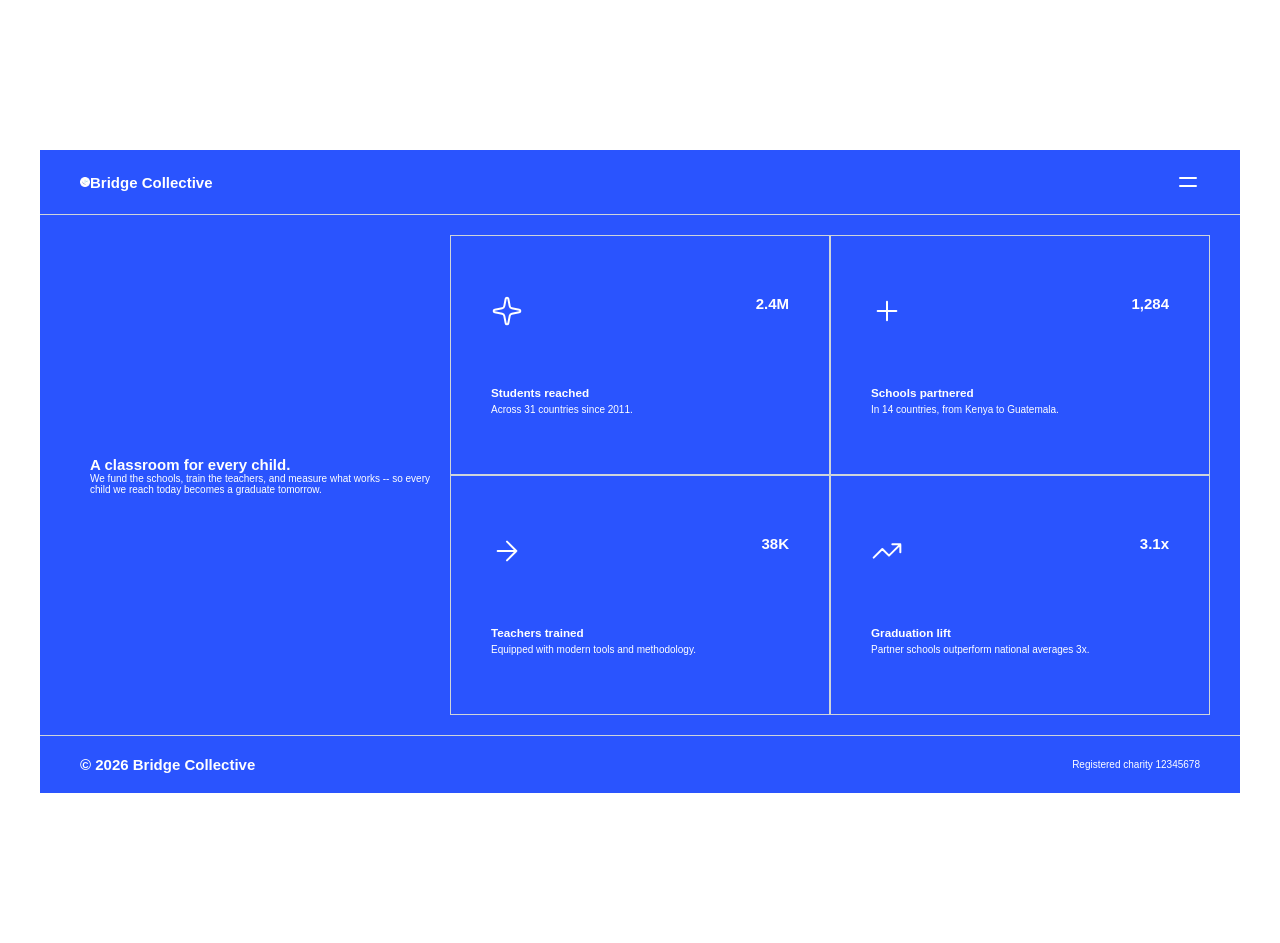
==== FrontendMentor/grid-landing-page-main/index.html @ 7b1d7b8b "added grid-landing-page" ====
<!DOCTYPE html>
<html lang="en">

<head>
    <meta charset="UTF-8">
    <meta name="viewport" content="width=device-width, initial-scale=1.0">
    <!-- displays site properly based on user's device -->

    <link rel="icon" type="image/png" sizes="32x32" href="./assets/images/favicon-32x32.png">

    <title>Frontend Mentor | Grid landing page</title>

    <!-- Feel free to remove these styles or customise in your own stylesheet 👍 -->
    <!-- <style>
    .attribution { font-size: 11px; text-align: center; }
   /style> -->
    <link rel="stylesheet" href="./style.css">
    <link rel="stylesheet" href="./responsive.css">
    <script async src="./App.js"></script>
</head>

<body>
    <div class="container">

        <!-- header -->
        <div class="header-container">
            <header class="header">
                <div class="header-left">
                    <img class="dot-icon" src="./assets/images/favicon-32x32.png" alt="logo">
                    <h2>Bridge Collective</h2>
                </div>
                <img id="menu-img" src="./assets/images/icon-menu.svg" alt="menu icon">
        
            </header>
            <nav hidden class="menu-items-container">
                <ul class="menu-items">
                    <li class="mb-one"><a href="">About</a></li>
                    <li class="mb-one"><a href="">Our Work</a></li>
                    <li class="mb-one"><a href="">Partners</a></li>
                    <li class="mb-one"><a href="">Annual Report</a></li>
                    <li class="mb-one"><a href="">Donate</a></li>
                </ul>
            </nav>
            
        </div>
        <!-- hero setion -->
        <section class="hero-container">
            <div class="hero-section">
                <h1>A classroom for every child.</h1>
                <p>We fund the schools, train the teachers, and measure what works -- so every child we reach today
                    becomes a graduate tomorrow.</p>
            </div>

            <div class="hero-cards">
                <div class="hero-card">
                    <div class="hero-card-header">
                        <img src="./assets/images/icon-sparkle.svg" alt="stars icon">
                        <h1>2.4M</h1>
                    </div>
                    <div>
                        <h3 class="mb-half">Students reached</h3>
                        <p>Across 31 countries since 2011.</p>
                    </div>
                </div>
                <div class="hero-card">
                    <div class="hero-card-header">
                        <img src="./assets/images/icon-plus.svg" alt="plus icon">
                        <h1>1,284</h1>
                    </div>
                    <div>
                        <h3 class="mb-half">Schools partnered</h3>
                        <p>In 14 countries, from Kenya to Guatemala.</p>
                    </div>
                </div>
                <div class="hero-card">
                    <div class="hero-card-header">
                        <img src="./assets/images/icon-arrow-right.svg" alt="arrow right icon">
                        <h1>38K</h1>
                    </div>
                    <div>
                        <h3 class="mb-half">Teachers trained</h3>
                        <p>Equipped with modern tools and methodology.</p>
                    </div>
                </div>
                <div class="hero-card">
                    <div class="hero-card-header">
                        <img src="./assets/images/icon-trending-up.svg" alt="arrow up right icon">
                        <h1>3.1x</h1>
                    </div>
                    <div>
                        <h3 class="mb-half">Graduation lift</h3>
                        <p>Partner schools outperform national averages 3x.</p>
                    </div>
                </div>
            </div>
        </section>

        <footer class="footer">
            <div class="footer-left">
                <!-- <img class="copyright-icon" src="../bootstrap-icons-1.13.1/c-circle.svg" alt="copyright icon"> -->
                <h2>© 2026 Bridge Collective</h2>
            </div>
            <p>Registered charity 12345678</p>
        </footer>
    </div>


    <!-- Menu panel — hidden until the hamburger is activated -->
    <!-- About
    Our Work
    Partners
    Annual Report
    Donate -->

</body>

</html>
---- FrontendMentor/grid-landing-page-main/style.css ----
:root {
    /* colors scheme */
    /* --body-primary-color: #f1f3f5; */
    /* --text-primary-color: #212529; */
    --white: #ffffff;
    --blue200: #e5ecff;
    --blue400: #4785ff;
    --blue600: #335cff;
    --body-primary-color: #2a54fe;
    --black: #000000;

    /* font family and size */
    --font-faamily: 'Poppins', sans-serif;
}

* {
    margin: 0;
    padding: 0;
    box-sizing: border-box;
}

html {
    font-size: 62.5%;
}

body {
    background-color: var(--white);
}

.container {
    max-width: 1200px;
    margin: 15rem auto;
    font-family: var(--font-faamily);
    color: var(--white);
    background-color: var(--body-primary-color);
    min-height: 70vh;
}

.header-container {
    position: relative;
}

.header {
    display: flex;
    justify-content: space-between;
    font-size: 1rem;
    padding: 2rem 4rem;
    
}

.header-left {
    display: flex;
    align-items: center;
    justify-content: center;
}

#menu-img {
    cursor: pointer;
}

.menu-items-container {
    position: absolute;
    right: 0%;
    padding: 2rem 3rem;
    background-color: var(--body-primary-color);
    min-height: 65vh;
}

.menu-items {
    display: flex;
    flex-direction: column;
    font-size: 2rem;
    text-align: end;
}

a {
    color: var(--white);
}

a:link {
    text-decoration: none;
}

a:hover {
    text-decoration: underline;
}

ul {
    list-style: none;
}

.hero-container {
    display: grid;
    grid-template-columns: 1fr 2fr;
    padding: 2rem 3rem;
    min-height: 58vh;
    border-top: 1px solid #ced4da;
    border-bottom: 1px solid #ced4da;
}

.hero-section {
    display: flex;
    flex-direction: column;
    justify-content: center;
    padding: 0 2rem;
}

.hero-cards {
    display: grid;
    grid-template-columns: repeat(2, 1fr);
}

.hero-card {
    display: flex;
    flex-direction: column;
    padding: 3rem 4rem;
    justify-content: space-around;
    border: 1px solid #ced4da;
}

.hero-card-header {
    display: flex;
    flex-direction: row;
    justify-content: space-between;
}

.footer {
    display: flex;
    justify-content: space-between;
    align-items: center;
    font-size: 1rem;
    padding: 2rem 4rem 2rem 4rem;
}

.footer-left {
    display: flex;
    align-items: center;
}

/* icons */
.dot-icon {
    height: 10px;
}

.copyright-icon {
    margin-right: 0.5rem;
}

/* margin */
.mb-half {
    margin-bottom: 0.5rem;
}

.mb-one {
    margin-bottom: 1rem;
}
---- FrontendMentor/grid-landing-page-main/responsive.css ----
/* 704 px */
@media(max-width: 44rem) {
    .hero-section {
        padding-left: 0;
        padding-right: 1rem;
    }

    .hero-card {
        padding: 2rem 3rem;
    }

    .container {
        margin: 10rem auto;
    }

    .hero-container {
        grid-template-columns: 1fr;
        padding: 2rem 4rem;
    }
}

/* 511 px */
@media(max-width: 32rem) {
    .hero-cards {
        grid-template-columns: 1fr;
    }

    .hero-container {
        row-gap: 2.5rem;
    }

    .hero-card {
        padding: 1.5rem 1.5rem;
        min-height: 20rem;
    }

    .menu-items-container {
        position: static;
        min-height: 0vh;
    }

    .menu-items {
        text-align: center;
    }
}
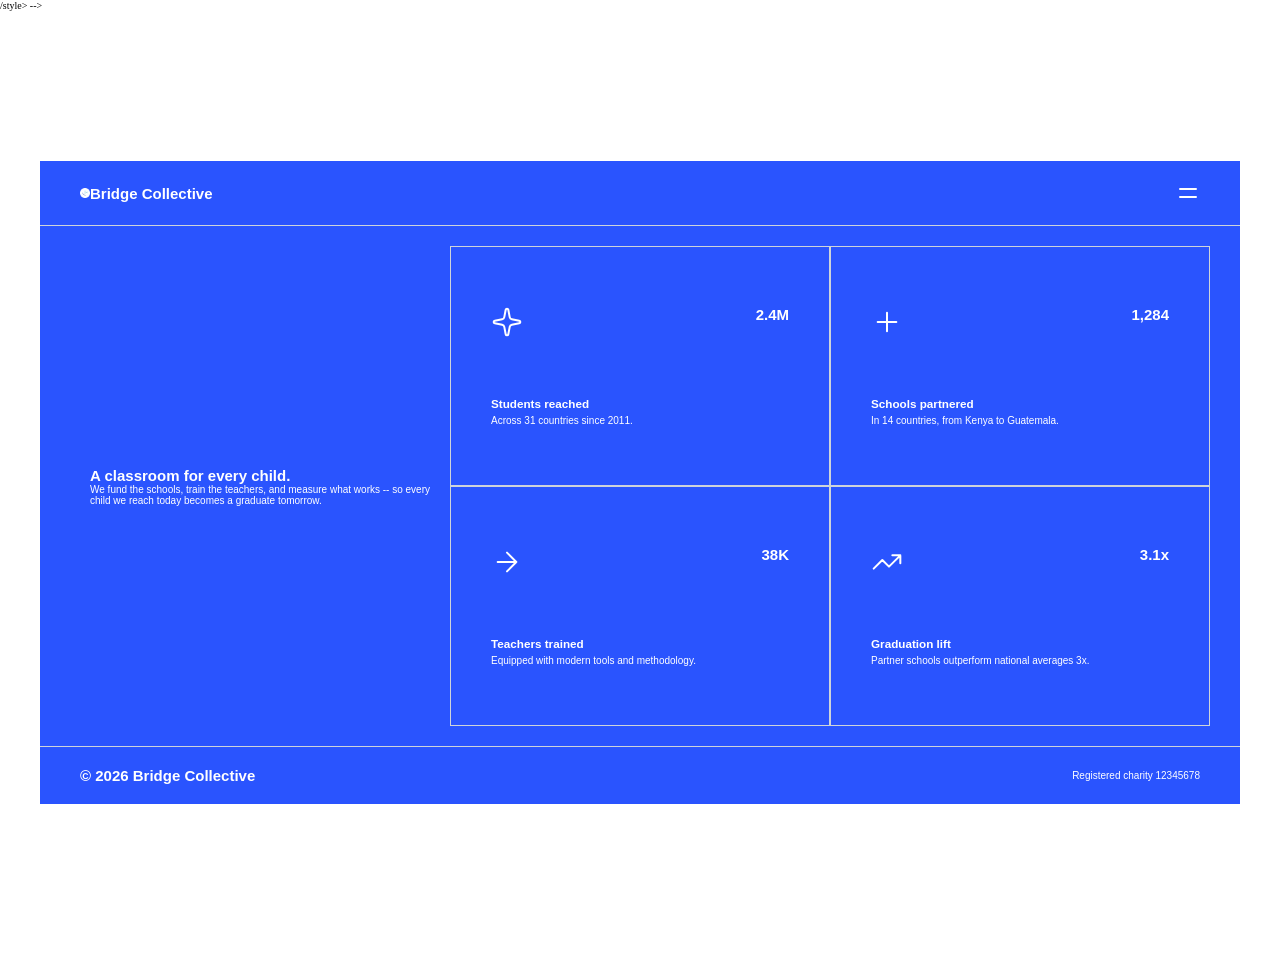
==== commit 09b3b7fb: "improved the solution" ====
--- a/FrontendMentor/grid-landing-page-main/index.html
+++ b/FrontendMentor/grid-landing-page-main/index.html
@@ -10,13 +10,10 @@
 
     <title>Frontend Mentor | Grid landing page</title>
 
-    <!-- Feel free to remove these styles or customise in your own stylesheet 👍 -->
-    <!-- <style>
-    .attribution { font-size: 11px; text-align: center; }
    /style> -->
     <link rel="stylesheet" href="./style.css">
     <link rel="stylesheet" href="./responsive.css">
-    <script async src="./App.js"></script>
+    <script defer src="./App.js"></script>
 </head>
 
 <body>
@@ -54,7 +51,7 @@
             <div class="hero-cards">
                 <div class="hero-card">
                     <div class="hero-card-header">
-                        <img src="./assets/images/icon-sparkle.svg" alt="stars icon">
+                        <img src="./assets/images/icon-sparkle.svg">
                         <h1>2.4M</h1>
                     </div>
                     <div>
@@ -64,7 +61,7 @@
                 </div>
                 <div class="hero-card">
                     <div class="hero-card-header">
-                        <img src="./assets/images/icon-plus.svg" alt="plus icon">
+                        <img src="./assets/images/icon-plus.svg">
                         <h1>1,284</h1>
                     </div>
                     <div>
@@ -74,7 +71,7 @@
                 </div>
                 <div class="hero-card">
                     <div class="hero-card-header">
-                        <img src="./assets/images/icon-arrow-right.svg" alt="arrow right icon">
+                        <img src="./assets/images/icon-arrow-right.svg">
                         <h1>38K</h1>
                     </div>
                     <div>
@@ -84,7 +81,7 @@
                 </div>
                 <div class="hero-card">
                     <div class="hero-card-header">
-                        <img src="./assets/images/icon-trending-up.svg" alt="arrow up right icon">
+                        <img src="./assets/images/icon-trending-up.svg">
                         <h1>3.1x</h1>
                     </div>
                     <div>
@@ -103,15 +100,6 @@
             <p>Registered charity 12345678</p>
         </footer>
     </div>
-
-
-    <!-- Menu panel — hidden until the hamburger is activated -->
-    <!-- About
-    Our Work
-    Partners
-    Annual Report
-    Donate -->
-
 </body>
 
 </html>
--- a/FrontendMentor/grid-landing-page-main/style.css
+++ b/FrontendMentor/grid-landing-page-main/style.css
@@ -10,7 +10,7 @@
     --black: #000000;
 
     /* font family and size */
-    --font-faamily: 'Poppins', sans-serif;
+    --font-family: 'Poppins', sans-serif;
 }
 
 * {
@@ -30,7 +30,7 @@
 .container {
     max-width: 1200px;
     margin: 15rem auto;
-    font-family: var(--font-faamily);
+    font-family: var(--font-family);
     color: var(--white);
     background-color: var(--body-primary-color);
     min-height: 70vh;
